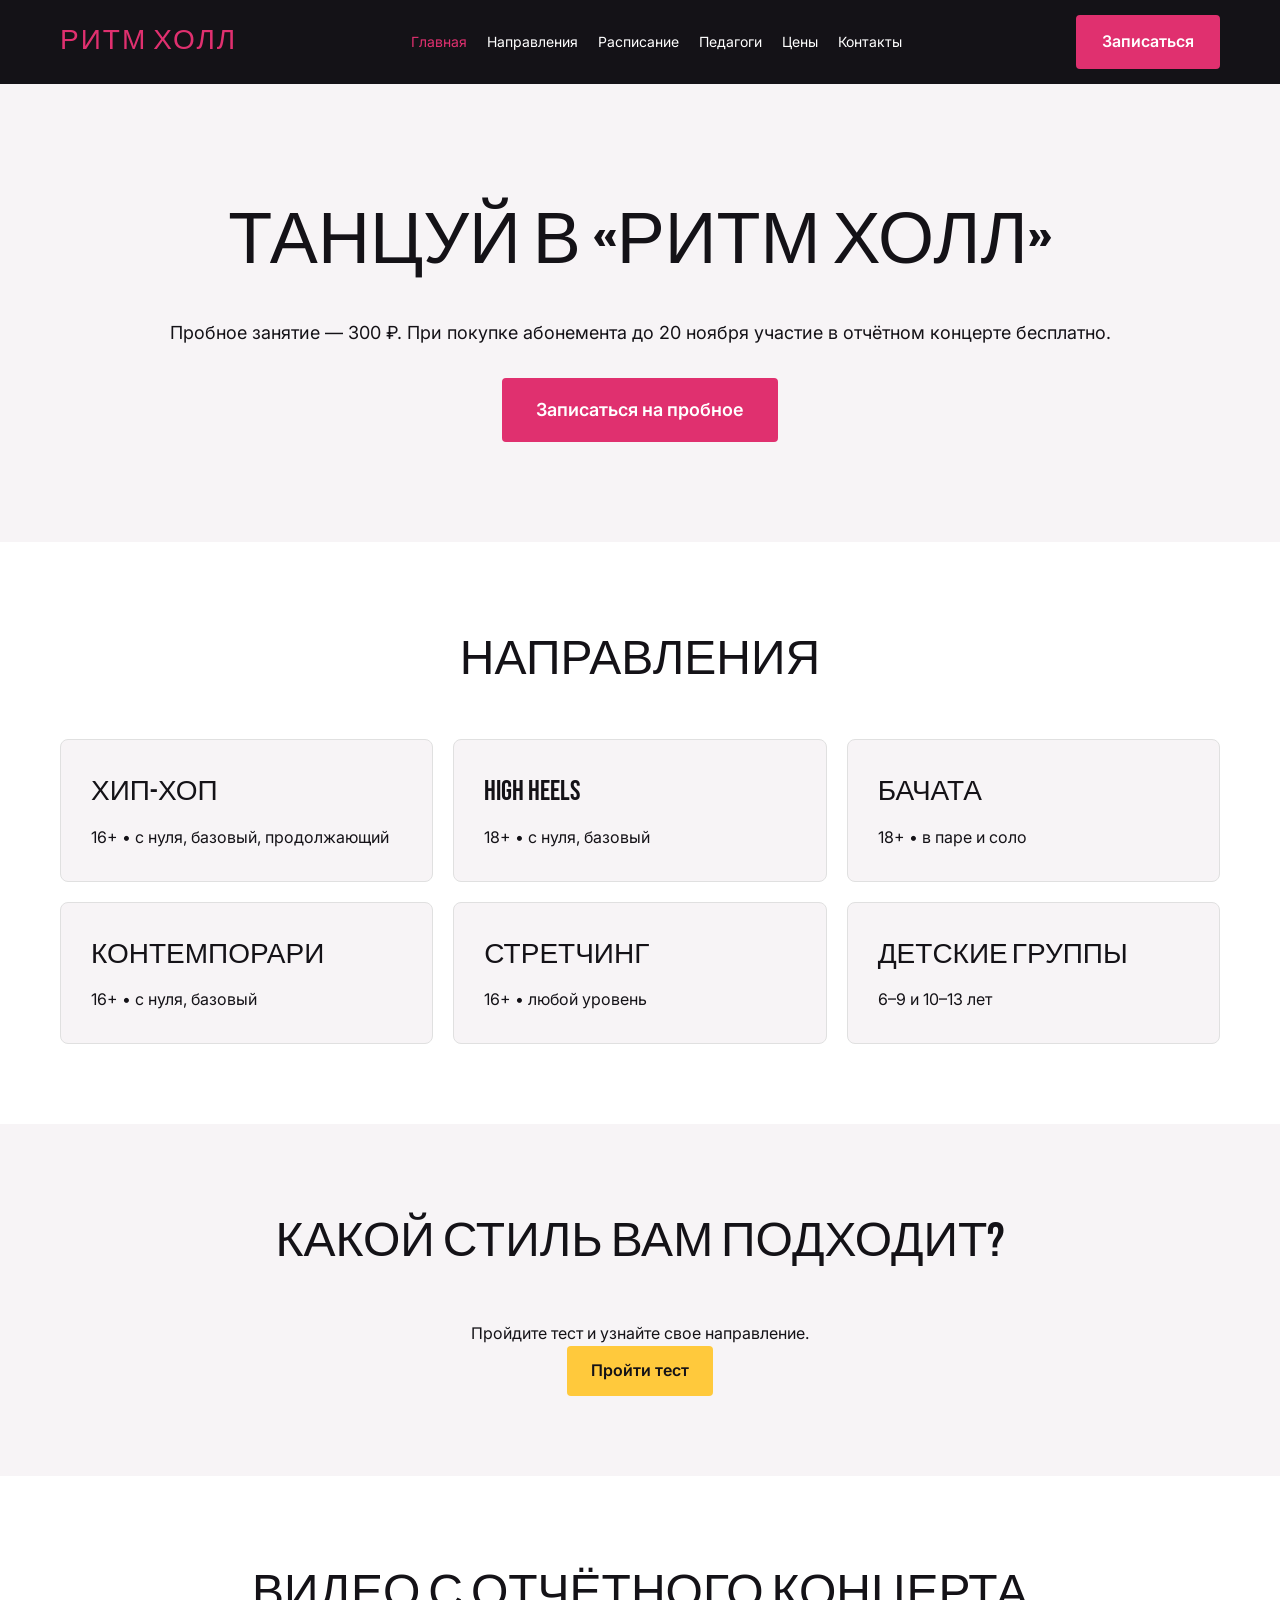
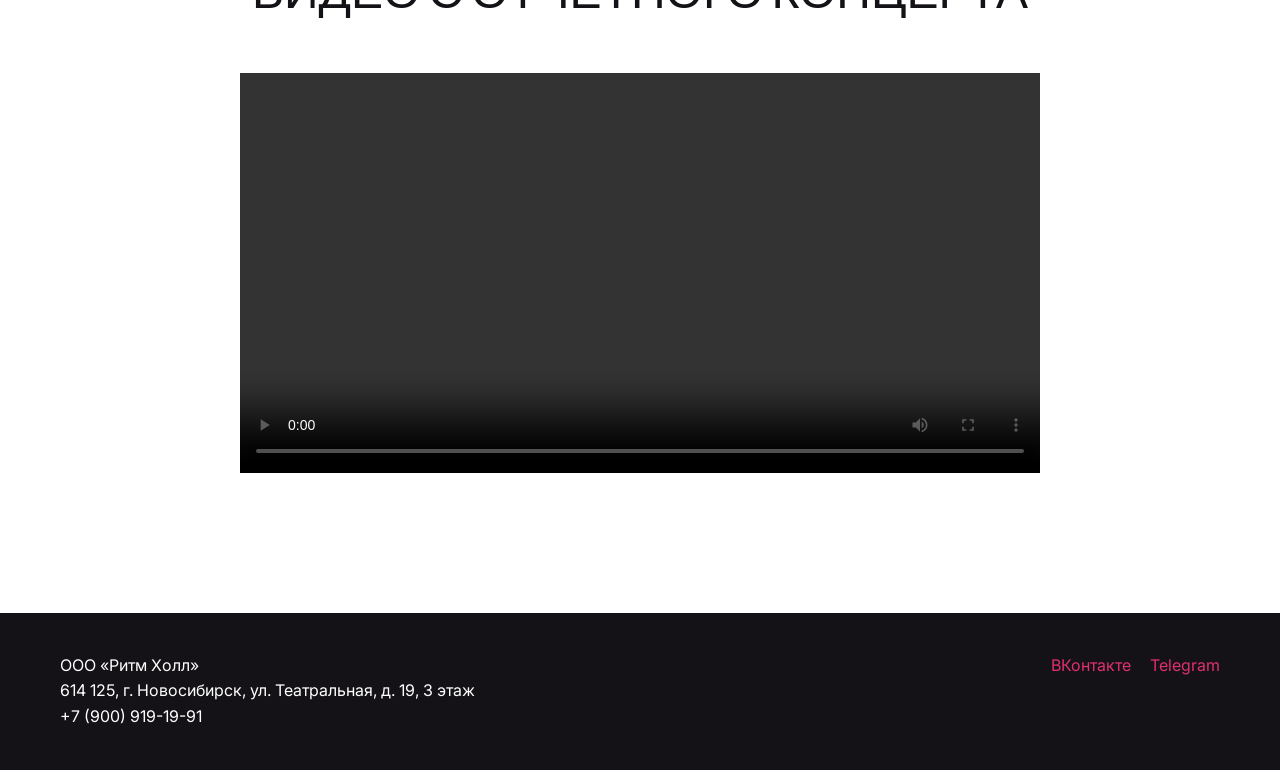
==== index.html @ e135ba40 "Add files: css, html, js" ====
<!DOCTYPE html>
<html lang="ru">
<head>
    <meta charset="UTF-8">
    <meta name="viewport" content="width=device-width, initial-scale=1.0">
    <title>Школа танцев «Ритм Холл»</title>
    <meta name="description" content="Школа танцев для взрослых и детей. Набор групп к новогоднему концерту.">
    
    <!-- Open Graph -->
    <meta property="og:title" content="Школа танцев «Ритм Холл»">
    <meta property="og:description" content="Запись на пробное занятие.">
    <meta property="og:image" content="img/og-image.jpg">
    
    <!-- Шрифты -->
    <link rel="preconnect" href="https://fonts.googleapis.com">
    <link rel="preconnect" href="https://fonts.gstatic.com" crossorigin>
    <link href="https://fonts.googleapis.com/css2?family=Bebas+Neue&family=Inter:wght@400;600&display=swap" rel="stylesheet">
    
    <link rel="stylesheet" href="css/style.css">
</head>
<body>
    <!-- Шапка и меню -->
    <header class="header">
        <div class="container header__container">
            <a href="index.html" class="logo">РИТМ ХОЛЛ</a>
            <nav class="nav">
                <ul class="nav__list">
                    <li><a href="index.html" class="nav__link nav__link--active">Главная</a></li>
                    <li><a href="styles.html" class="nav__link">Направления</a></li>
                    <li><a href="schedule.html" class="nav__link">Расписание</a></li>
                    <li><a href="teachers.html" class="nav__link">Педагоги</a></li>
                    <li><a href="prices.html" class="nav__link">Цены</a></li>
                    <li><a href="contacts.html" class="nav__link">Контакты</a></li>
                </ul>
            </nav>
            <!-- contact_click -->
            <a href="contacts.html" class="btn btn--primary" data-event="contact_click" data-contact-type="header">Записаться</a>
        </div>
    </header>

    <main>
        <!-- Первый экран -->
        <section class="hero">
            <div class="container">
                <h1 class="hero__title">Танцуй в «Ритм Холл»</h1>
                <p class="hero__subtitle">Пробное занятие — 300 ₽. При покупке абонемента до 20 ноября участие в отчётном концерте бесплатно.</p>
                <!-- cta_click -->
                <a href="contacts.html" class="btn btn--primary btn--large" data-event="cta_click" data-button-name="hero_trial" data-page-section="hero">Записаться на пробное</a>
            </div>
        </section>

        <!-- Направления -->
        <section class="directions section">
            <div class="container">
                <h2 class="section__title">Направления</h2>
                <div class="cards-grid">
                    <!-- style_select -->
                    <div class="card" data-event="style_select" data-dance-style="hiphop">
                        <h3>Хип-хоп</h3>
                        <p>16+ • с нуля, базовый, продолжающий</p>
                    </div>
                    <div class="card" data-event="style_select" data-dance-style="heels">
                        <h3>High Heels</h3>
                        <p>18+ • с нуля, базовый</p>
                    </div>
                    <div class="card" data-event="style_select" data-dance-style="bachata">
                        <h3>Бачата</h3>
                        <p>18+ • в паре и соло</p>
                    </div>
                    <div class="card" data-event="style_select" data-dance-style="contemporary">
                        <h3>Контемпорари</h3>
                        <p>16+ • с нуля, базовый</p>
                    </div>
                    <div class="card" data-event="style_select" data-dance-style="stretching">
                        <h3>Стретчинг</h3>
                        <p>16+ • любой уровень</p>
                    </div>
                    <div class="card" data-event="style_select" data-dance-style="kids">
                        <h3>Детские группы</h3>
                        <p>6–9 и 10–13 лет</p>
                    </div>
                </div>
            </div>
        </section>

        <!-- Тест «Какой стиль вам подходит» -->
        <section class="quiz-promo section bg-light">
            <div class="container text-center">
                <h2 class="section__title">Какой стиль вам подходит?</h2>
                <p>Пройдите тест и узнайте свое направление.</p>
                <!-- cta_click -->
                <a href="quiz.html" class="btn btn--accent" data-event="cta_click" data-button-name="quiz_start" data-page-section="quiz_promo">Пройти тест</a>
            </div>
        </section>

        <!-- Видео с отчётного концерта -->
        <section class="video section">
            <div class="container">
                <h2 class="section__title">Видео с отчётного концерта</h2>
                <div class="video-wrapper">
                    <!-- video_play -->
                    <video controls data-event="video_play" data-page-section="concert_video">
                        <source src="video/concert.mp4" type="video/mp4">
                    </video>
                </div>
            </div>
        </section>
    </main>

    <!-- Подвал -->
    <footer class="footer">
        <div class="container footer__container">
            <div class="footer__info">
                <p>ООО «Ритм Холл»</p>
                <p>614 125, г. Новосибирск, ул. Театральная, д. 19, 3 этаж</p>
                <p>+7 (900) 919-19-91</p>
            </div>
            <div class="footer__socials">
                <!-- social_click -->
                <a href="#" data-event="social_click" data-page-section="footer" data-social="vk">ВКонтакте</a>
                <a href="#" data-event="social_click" data-page-section="footer" data-social="telegram">Telegram</a>
            </div>
        </div>
    </footer>

    <script src="js/analytics.js"></script>
</body>
</html>
---- css/style.css ----
:root {
    --color-primary: #E0306F;
    --color-dark: #141217;
    --color-light: #F7F4F6;
    --color-accent: #FFC93C;
    --font-heading: 'Bebas Neue', sans-serif;
    --font-body: 'Inter', sans-serif;
}

* {
    box-sizing: border-box;
    margin: 0;
    padding: 0;
}

body {
    font-family: var(--font-body);
    color: var(--color-dark);
    background-color: #fff;
    line-height: 1.6;
}

h1, h2, h3 {
    font-family: var(--font-heading);
    font-weight: normal;
    text-transform: uppercase;
}

.container {
    max-width: 1200px;
    margin: 0 auto;
    padding: 0 20px;
}

/* Шапка */
.header {
    background: var(--color-dark);
    color: #fff;
    padding: 15px 0;
}

.header__container {
    display: flex;
    justify-content: space-between;
    align-items: center;
}

.logo {
    color: var(--color-primary);
    font-family: var(--font-heading);
    font-size: 28px;
    text-decoration: none;
    letter-spacing: 2px;
}

.nav__list {
    display: flex;
    list-style: none;
    gap: 20px;
}

.nav__link {
    color: #fff;
    text-decoration: none;
    font-size: 14px;
}

.nav__link--active {
    color: var(--color-primary);
}

/* Кнопки (мин. размер 44x44) */
.btn {
    display: inline-flex;
    align-items: center;
    justify-content: center;
    padding: 12px 24px;
    font-family: var(--font-body);
    font-weight: 600;
    text-decoration: none;
    text-align: center;
    border-radius: 4px;
    cursor: pointer;
    min-height: 44px;
    min-width: 44px;
}

.btn--primary {
    background-color: var(--color-primary);
    color: #fff;
    border: 2px solid var(--color-primary);
}

.btn--accent {
    background-color: var(--color-accent);
    color: var(--color-dark);
}

.btn--large {
    font-size: 18px;
    padding: 16px 32px;
}

/* Секции */
.section {
    padding: 80px 0;
}

.section__title {
    font-size: 48px;
    margin-bottom: 40px;
    text-align: center;
}

.bg-light {
    background-color: var(--color-light);
}

.text-center {
    text-align: center;
}

/* Первый экран */
.hero {
    background-color: var(--color-light);
    padding: 100px 0;
    text-align: center;
}

.hero__title {
    font-size: 72px;
    margin-bottom: 20px;
}

.hero__subtitle {
    font-size: 18px;
    margin-bottom: 30px;
}

/* Карточки */
.cards-grid {
    display: grid;
    grid-template-columns: repeat(auto-fit, minmax(300px, 1fr));
    gap: 20px;
}

.card {
    background: var(--color-light);
    padding: 30px;
    border-radius: 8px;
    border: 1px solid #e0e0e0;
}

.card h3 {
    font-size: 28px;
    margin-bottom: 10px;
}

/* Видео */
.video-wrapper {
    max-width: 800px;
    margin: 0 auto;
    background: #000;
}

video {
    width: 100%;
    display: block;
}

/* Подвал */
.footer {
    background: var(--color-dark);
    color: #fff;
    padding: 40px 0;
    margin-top: 60px;
}

.footer__container {
    display: flex;
    justify-content: space-between;
}

.footer__socials a {
    color: var(--color-primary);
    text-decoration: none;
    margin-left: 15px;
}

/* Адаптивность */
@media (max-width: 768px) {
    .header__container {
        flex-direction: column;
        gap: 15px;
    }

    .nav__list {
        flex-wrap: wrap;
        justify-content: center;
        gap: 10px;
    }

    .hero__title {
        font-size: 40px;
    }

    .section__title {
        font-size: 32px;
    }

    .section {
        padding: 40px 0;
    }

    .footer__container {
        flex-direction: column;
        gap: 20px;
        text-align: center;
    }

    .footer__socials a {
        margin: 0 10px;
    }
}
/* Дополнительные утилиты для остальных страниц */
.mt-20 { margin-top: 20px; }
.form-group label { display: block; margin-bottom: 5px; font-weight: 600; }
.form-input { width: 100%; padding: 10px; border: 1px solid #ccc; border-radius: 4px; font-family: inherit; font-size: 16px; }
.filters select { padding: 10px; font-size: 16px; border-radius: 4px; border: 1px solid #ccc; }
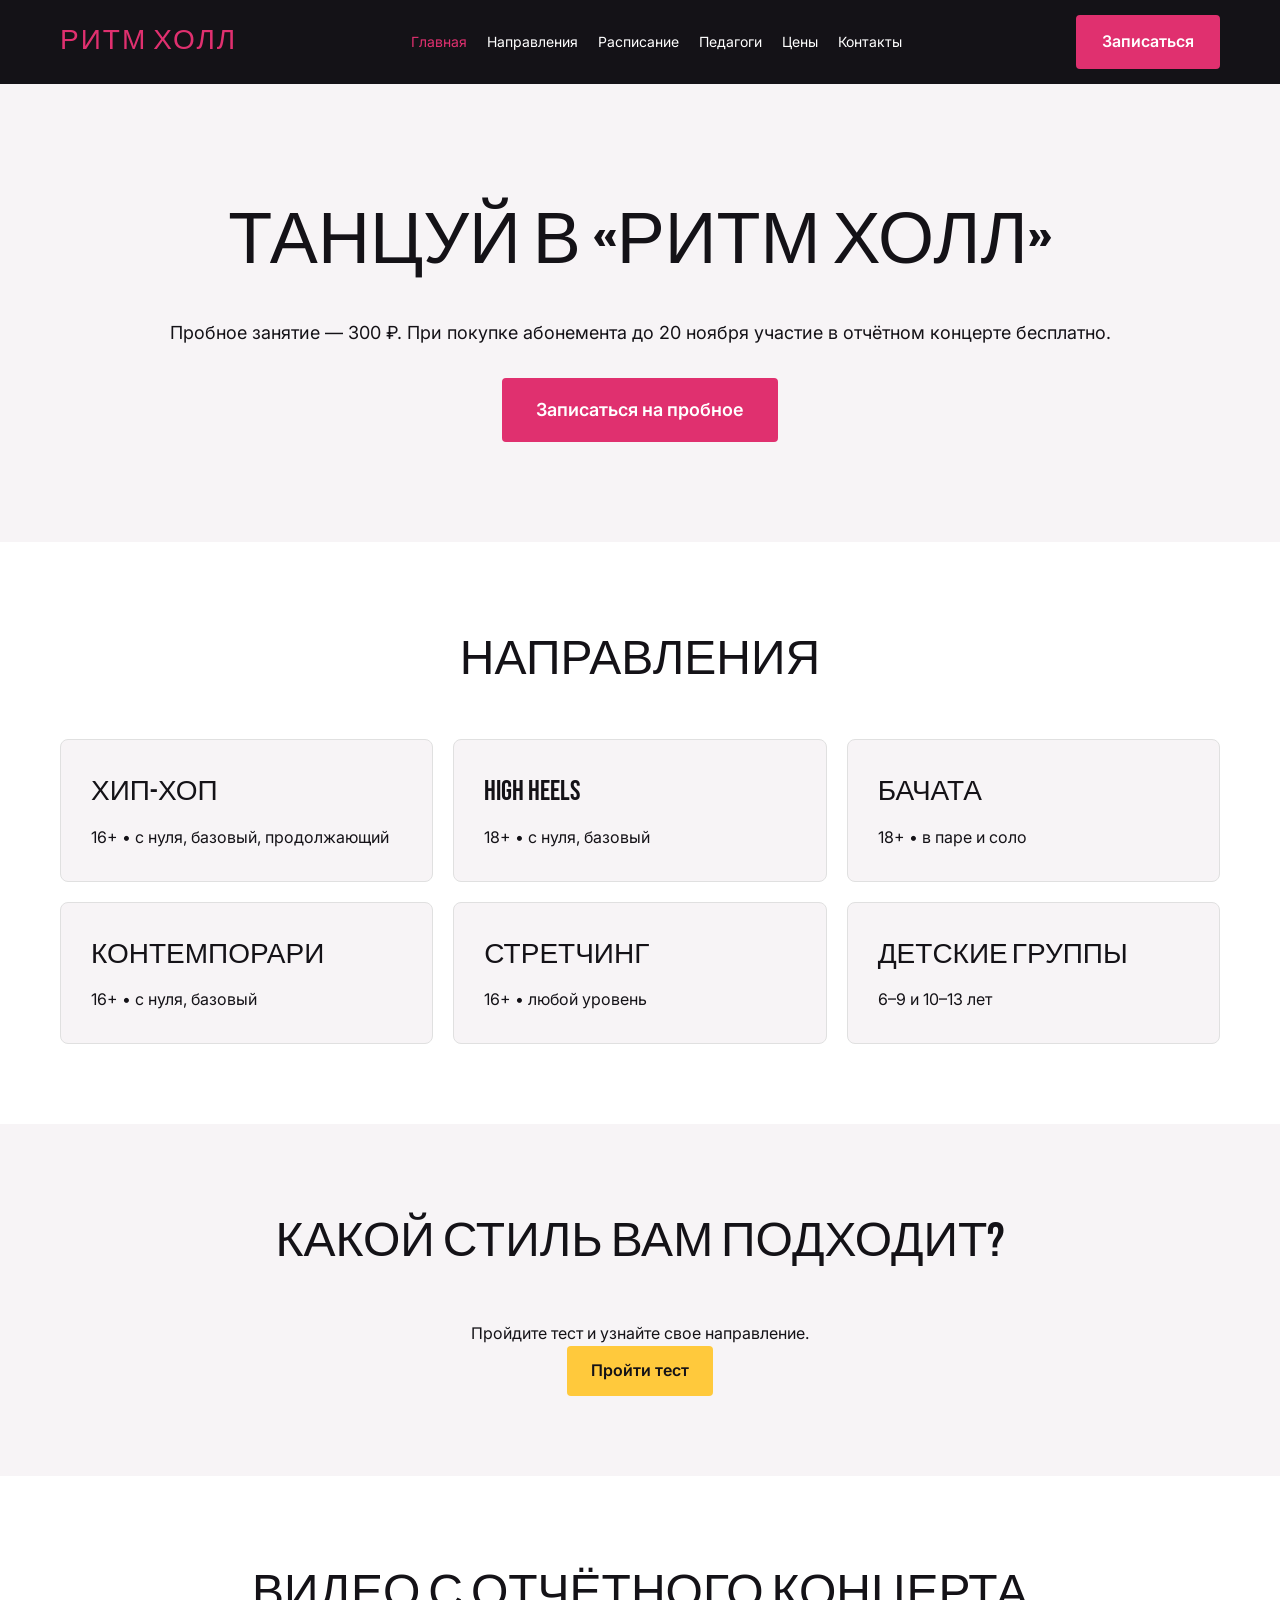
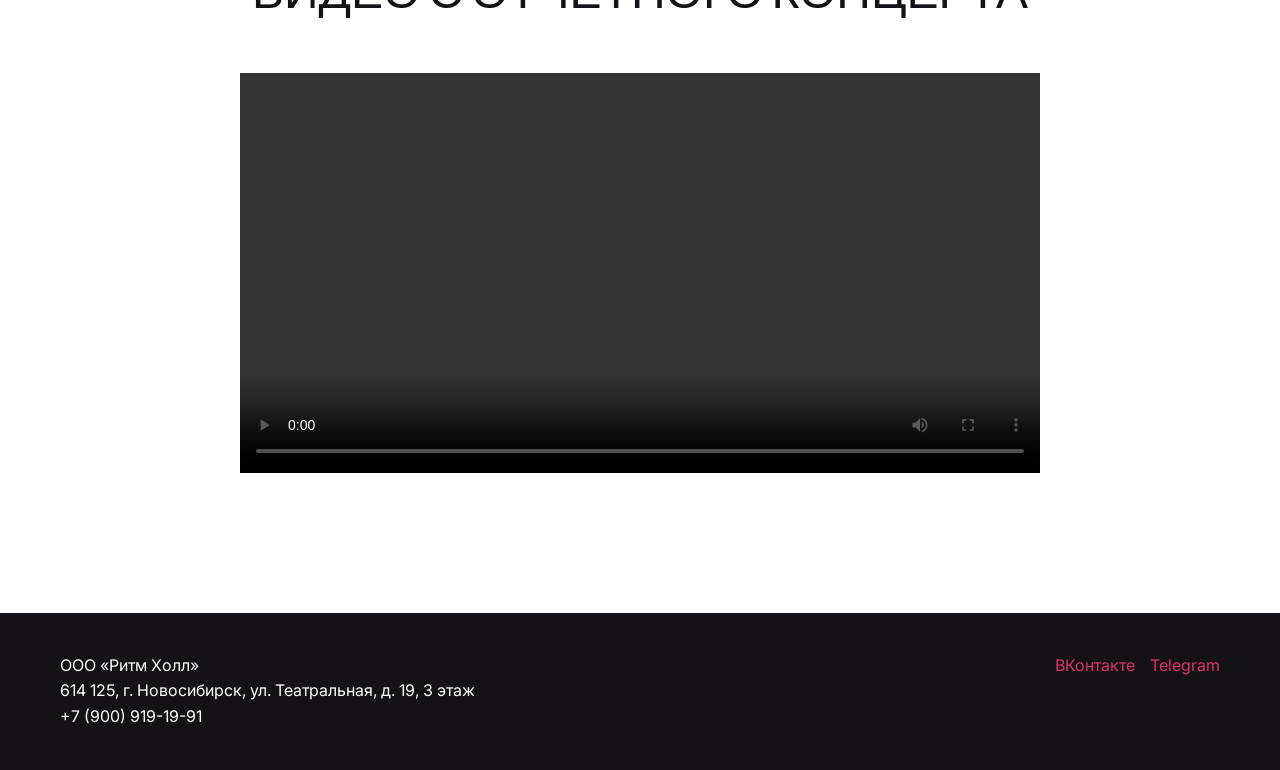
==== commit dca4541e: "Final commit" ====
--- a/index.html
+++ b/index.html
@@ -5,124 +5,74 @@
     <meta name="viewport" content="width=device-width, initial-scale=1.0">
     <title>Школа танцев «Ритм Холл»</title>
     <meta name="description" content="Школа танцев для взрослых и детей. Набор групп к новогоднему концерту.">
-    
-    <!-- Open Graph -->
     <meta property="og:title" content="Школа танцев «Ритм Холл»">
     <meta property="og:description" content="Запись на пробное занятие.">
     <meta property="og:image" content="img/og-image.jpg">
     
-    <!-- Шрифты -->
-    <link rel="preconnect" href="https://fonts.googleapis.com">
-    <link rel="preconnect" href="https://fonts.gstatic.com" crossorigin>
+    <script async src="https://www.googletagmanager.com/gtag/js?id=G-F878G67RNG"></script>
+    <script>
+      window.dataLayer = window.dataLayer || [];
+      function gtag(){dataLayer.push(arguments);}
+      gtag('js', new Date());
+      gtag('config', 'G-F878G67RNG');
+    </script>
+
     <link href="https://fonts.googleapis.com/css2?family=Bebas+Neue&family=Inter:wght@400;600&display=swap" rel="stylesheet">
-    
     <link rel="stylesheet" href="css/style.css">
 </head>
 <body>
-    <!-- Шапка и меню -->
     <header class="header">
         <div class="container header__container">
             <a href="index.html" class="logo">РИТМ ХОЛЛ</a>
-            <nav class="nav">
-                <ul class="nav__list">
-                    <li><a href="index.html" class="nav__link nav__link--active">Главная</a></li>
-                    <li><a href="styles.html" class="nav__link">Направления</a></li>
-                    <li><a href="schedule.html" class="nav__link">Расписание</a></li>
-                    <li><a href="teachers.html" class="nav__link">Педагоги</a></li>
-                    <li><a href="prices.html" class="nav__link">Цены</a></li>
-                    <li><a href="contacts.html" class="nav__link">Контакты</a></li>
-                </ul>
-            </nav>
-            <!-- contact_click -->
+            <nav class="nav"><ul class="nav__list">
+                <li><a href="index.html" class="nav__link nav__link--active">Главная</a></li>
+                <li><a href="styles.html" class="nav__link">Направления</a></li>
+                <li><a href="schedule.html" class="nav__link">Расписание</a></li>
+                <li><a href="teachers.html" class="nav__link">Педагоги</a></li>
+                <li><a href="prices.html" class="nav__link">Цены</a></li>
+                <li><a href="contacts.html" class="nav__link">Контакты</a></li>
+            </ul></nav>
             <a href="contacts.html" class="btn btn--primary" data-event="contact_click" data-contact-type="header">Записаться</a>
         </div>
     </header>
-
     <main>
-        <!-- Первый экран -->
         <section class="hero">
             <div class="container">
                 <h1 class="hero__title">Танцуй в «Ритм Холл»</h1>
                 <p class="hero__subtitle">Пробное занятие — 300 ₽. При покупке абонемента до 20 ноября участие в отчётном концерте бесплатно.</p>
-                <!-- cta_click -->
                 <a href="contacts.html" class="btn btn--primary btn--large" data-event="cta_click" data-button-name="hero_trial" data-page-section="hero">Записаться на пробное</a>
             </div>
         </section>
-
-        <!-- Направления -->
         <section class="directions section">
             <div class="container">
                 <h2 class="section__title">Направления</h2>
                 <div class="cards-grid">
-                    <!-- style_select -->
-                    <div class="card" data-event="style_select" data-dance-style="hiphop">
-                        <h3>Хип-хоп</h3>
-                        <p>16+ • с нуля, базовый, продолжающий</p>
-                    </div>
-                    <div class="card" data-event="style_select" data-dance-style="heels">
-                        <h3>High Heels</h3>
-                        <p>18+ • с нуля, базовый</p>
-                    </div>
-                    <div class="card" data-event="style_select" data-dance-style="bachata">
-                        <h3>Бачата</h3>
-                        <p>18+ • в паре и соло</p>
-                    </div>
-                    <div class="card" data-event="style_select" data-dance-style="contemporary">
-                        <h3>Контемпорари</h3>
-                        <p>16+ • с нуля, базовый</p>
-                    </div>
-                    <div class="card" data-event="style_select" data-dance-style="stretching">
-                        <h3>Стретчинг</h3>
-                        <p>16+ • любой уровень</p>
-                    </div>
-                    <div class="card" data-event="style_select" data-dance-style="kids">
-                        <h3>Детские группы</h3>
-                        <p>6–9 и 10–13 лет</p>
-                    </div>
+                    <div class="card" data-event="style_select" data-dance-style="hiphop"><h3>Хип-хоп</h3><p>16+ • с нуля, базовый, продолжающий</p></div>
+                    <div class="card" data-event="style_select" data-dance-style="heels"><h3>High Heels</h3><p>18+ • с нуля, базовый</p></div>
+                    <div class="card" data-event="style_select" data-dance-style="bachata"><h3>Бачата</h3><p>18+ • в паре и соло</p></div>
+                    <div class="card" data-event="style_select" data-dance-style="contemporary"><h3>Контемпорари</h3><p>16+ • с нуля, базовый</p></div>
+                    <div class="card" data-event="style_select" data-dance-style="stretching"><h3>Стретчинг</h3><p>16+ • любой уровень</p></div>
+                    <div class="card" data-event="style_select" data-dance-style="kids"><h3>Детские группы</h3><p>6–9 и 10–13 лет</p></div>
                 </div>
             </div>
         </section>
-
-        <!-- Тест «Какой стиль вам подходит» -->
         <section class="quiz-promo section bg-light">
             <div class="container text-center">
                 <h2 class="section__title">Какой стиль вам подходит?</h2>
                 <p>Пройдите тест и узнайте свое направление.</p>
-                <!-- cta_click -->
                 <a href="quiz.html" class="btn btn--accent" data-event="cta_click" data-button-name="quiz_start" data-page-section="quiz_promo">Пройти тест</a>
             </div>
         </section>
-
-        <!-- Видео с отчётного концерта -->
         <section class="video section">
             <div class="container">
                 <h2 class="section__title">Видео с отчётного концерта</h2>
                 <div class="video-wrapper">
-                    <!-- video_play -->
-                    <video controls data-event="video_play" data-page-section="concert_video">
-                        <source src="video/concert.mp4" type="video/mp4">
-                    </video>
+                    <video controls data-event="video_play" data-page-section="concert_video"><source src="video/concert.mp4" type="video/mp4"></video>
                 </div>
             </div>
         </section>
     </main>
-
-    <!-- Подвал -->
-    <footer class="footer">
-        <div class="container footer__container">
-            <div class="footer__info">
-                <p>ООО «Ритм Холл»</p>
-                <p>614 125, г. Новосибирск, ул. Театральная, д. 19, 3 этаж</p>
-                <p>+7 (900) 919-19-91</p>
-            </div>
-            <div class="footer__socials">
-                <!-- social_click -->
-                <a href="#" data-event="social_click" data-page-section="footer" data-social="vk">ВКонтакте</a>
-                <a href="#" data-event="social_click" data-page-section="footer" data-social="telegram">Telegram</a>
-            </div>
-        </div>
-    </footer>
-
+    <footer class="footer"><div class="container footer__container"><div class="footer__info"><p>ООО «Ритм Холл»</p><p>614 125, г. Новосибирск, ул. Театральная, д. 19, 3 этаж</p><p>+7 (900) 919-19-91</p></div><div class="footer__socials"><a href="#" data-event="social_click" data-page-section="footer" data-social="vk">ВКонтакте</a><a href="#" data-event="social_click" data-page-section="footer" data-social="telegram">Telegram</a></div></div></footer>
     <script src="js/analytics.js"></script>
 </body>
 </html>
